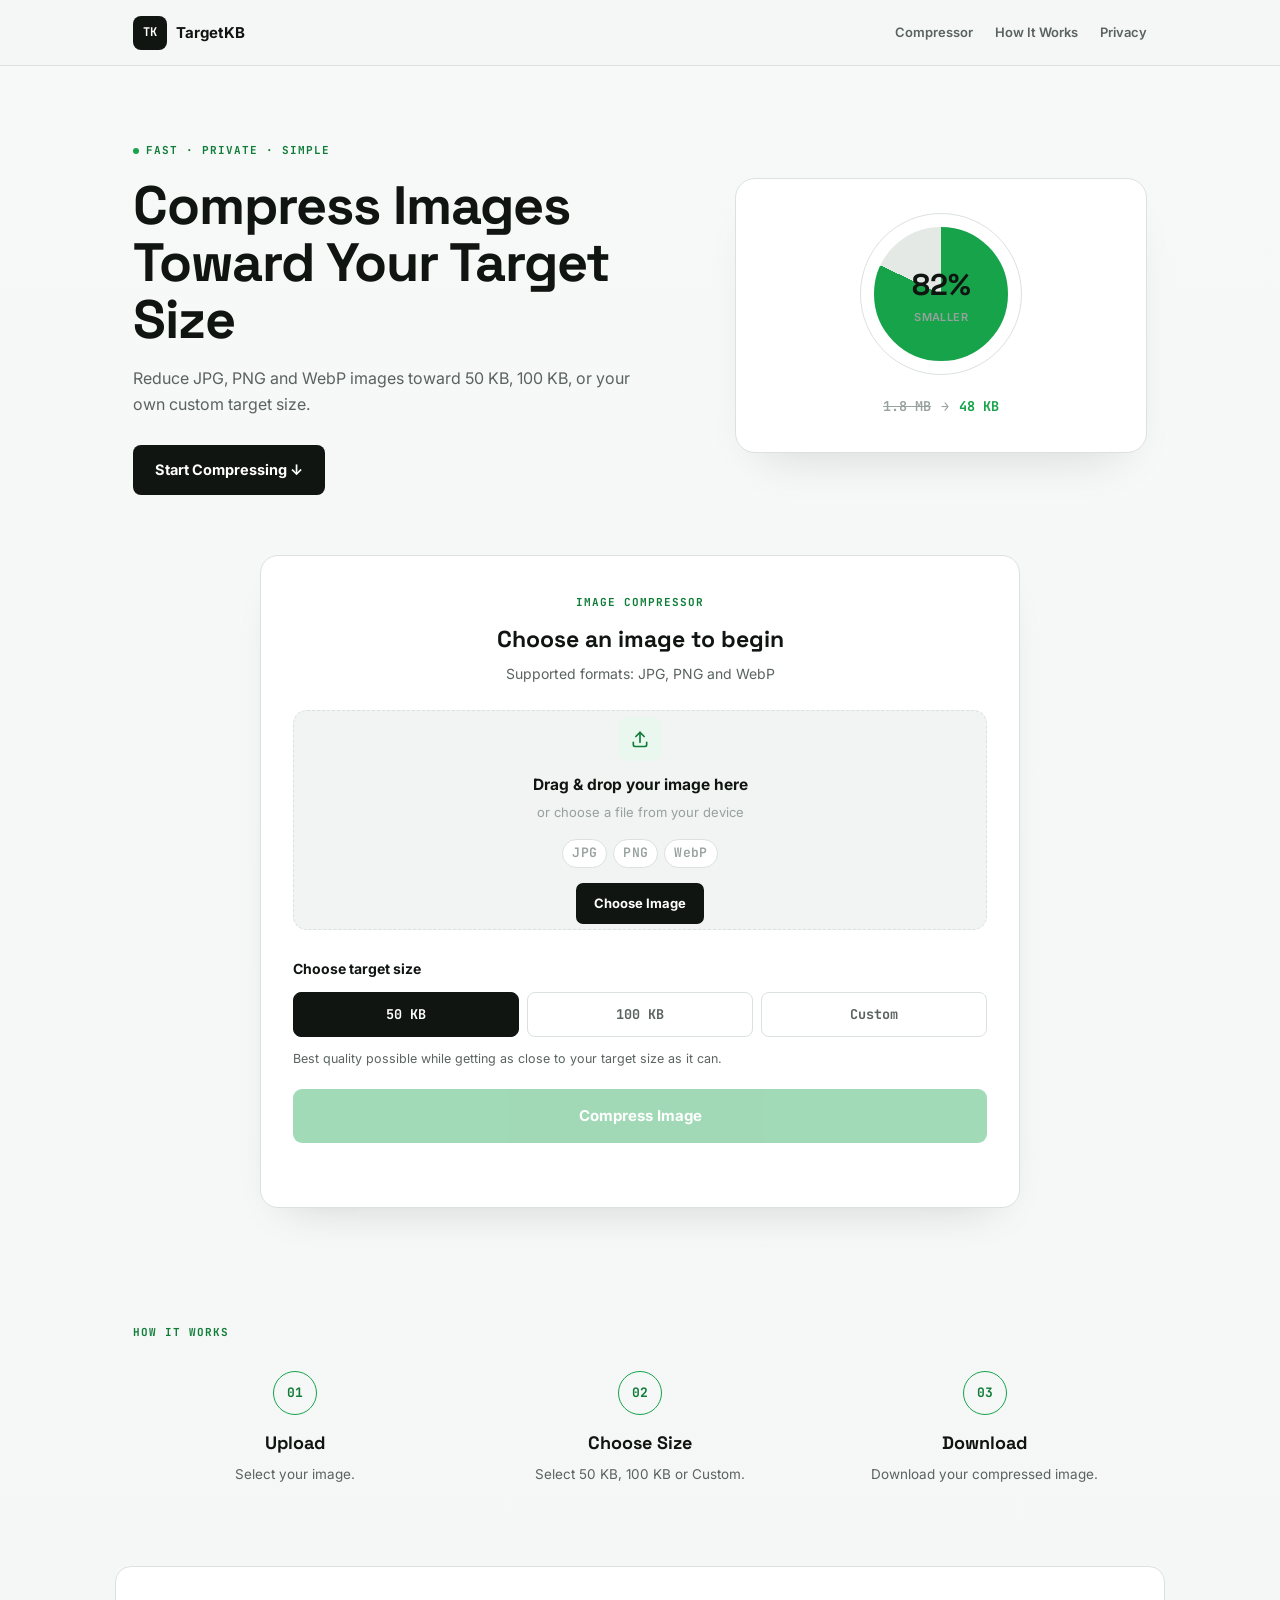
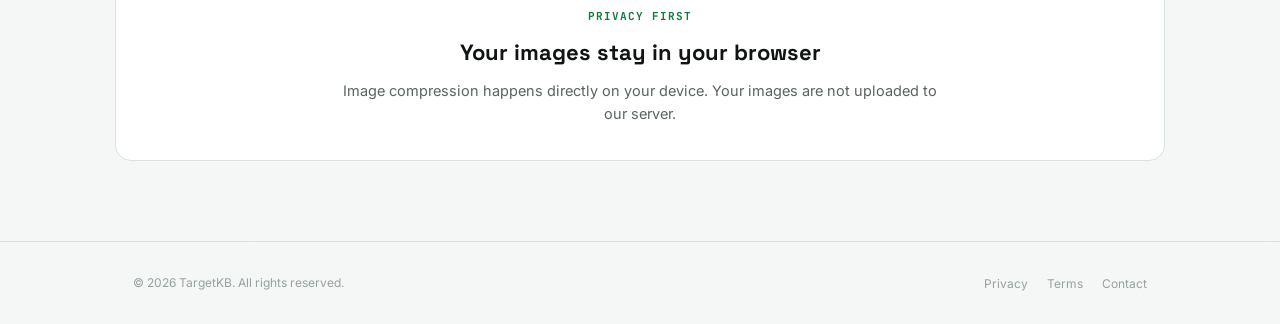
==== index.html @ 01d43979 "Update index.html" ====
<!DOCTYPE html>
<html lang="en">
<head>
  <meta charset="UTF-8">
  <meta name="viewport" content="width=device-width, initial-scale=1.0">

  <title>TargetKB – Image Compressor</title>
  <meta name="description" content="Compress images toward your target file size with TargetKB.">

  <link rel="preconnect" href="https://fonts.googleapis.com">
  <link rel="preconnect" href="https://fonts.gstatic.com" crossorigin>
  <link href="https://fonts.googleapis.com/css2?family=Space+Grotesk:wght@500;700&family=Inter:wght@400;500;600;700&family=JetBrains+Mono:wght@500;600;700&display=swap" rel="stylesheet">

  <link rel="stylesheet" href="style.css">
</head>

<body>

<header class="site-header">
  <div class="container header-inner">
    <a href="#" class="brand">
      <span class="brand-mark">TK</span>
      <span>TargetKB</span>
    </a>

    <nav>
      <a href="#compressor">Compressor</a>
      <a href="#how-it-works">How It Works</a>
      <a href="#privacy">Privacy</a>
    </nav>
  </div>
</header>

<main>

<section class="hero-section">
  <div class="container hero-content">

    <div class="hero-copy">
      <p class="eyebrow">FAST · PRIVATE · SIMPLE</p>

      <h1>Compress Images Toward Your Target Size</h1>

      <p class="hero-text">
        Reduce JPG, PNG and WebP images toward 50 KB, 100 KB,
        or your own custom target size.
      </p>

      <a href="#compressor" class="hero-button">
        Start Compressing ↓
      </a>
    </div>

    <div class="hero-card">
      <div class="gauge">
        <strong>82%</strong>
        <span>smaller</span>
      </div>

      <div class="size-example">
        <span>1.8 MB</span>
        <b>→</b>
        <strong>48 KB</strong>
      </div>
    </div>

  </div>
</section>


<section id="compressor" class="compressor-section">

  <div class="container">

    <div class="tool-card">

      <div class="tool-heading">
        <p class="section-label">IMAGE COMPRESSOR</p>
        <h2>Choose an image to begin</h2>
        <p>Supported formats: JPG, PNG and WebP</p>
      </div>


      <!-- UPLOAD AREA -->

      <label class="upload-box" id="uploadBox" for="imageInput">

        <div id="uploadInitial">

          <div class="upload-icon">
            <svg viewBox="0 0 24 24" fill="none" stroke="currentColor" stroke-width="2" stroke-linecap="round" stroke-linejoin="round">
              <path d="M12 16V4" />
              <path d="m7 9 5-5 5 5" />
              <path d="M4 16v3a2 2 0 0 0 2 2h12a2 2 0 0 0 2-2v-3" />
            </svg>
          </div>

          <strong>Drag & drop your image here</strong>

          <span>or choose a file from your device</span>

          <div class="format-badges">
            <span>JPG</span>
            <span>PNG</span>
            <span>WebP</span>
          </div>

          <span class="choose-button">Choose Image</span>

        </div>


        <!-- SELECTED IMAGE -->

        <div id="uploadSelected" class="upload-selected hidden">

          <div class="selected-row">

            <div class="thumbnail-wrapper">
              <img id="selectedPreview" alt="Selected image preview">
            </div>

            <div class="selected-meta">

              <div class="selected-status">
                <span class="success-icon">
                  <svg viewBox="0 0 24 24" fill="none" stroke="currentColor" stroke-width="2.5" stroke-linecap="round" stroke-linejoin="round">
                    <path d="M20 6 9 17l-5-5" />
                  </svg>
                </span>
                <strong>Image Ready</strong>
              </div>

              <p id="selectedInfo">
                Original size: 0 KB
              </p>

            </div>

          </div>

          <button
            type="button"
            id="changeImageButton"
            class="change-button"
          >
            Change Image
          </button>

        </div>


        <input
          id="imageInput"
          type="file"
          accept="image/jpeg,image/png,image/webp"
          hidden
        >

      </label>


      <!-- TARGET SIZE -->

      <div class="options-section">

        <h3>Choose target size</h3>

        <div class="target-buttons">

          <button
            type="button"
            class="target-button active"
            data-target="51200"
          >
            50 KB
          </button>

          <button
            type="button"
            class="target-button"
            data-target="102400"
          >
            100 KB
          </button>

          <button
            type="button"
            class="target-button"
            data-target="custom"
          >
            Custom
          </button>

        </div>


        <!-- CUSTOM INPUT -->

        <div id="customBox" class="custom-box hidden">

          <label for="customSize">
            Enter target size
          </label>

          <div class="custom-input-row">

            <input
              id="customSize"
              type="number"
              min="10"
              max="50000"
              placeholder="75"
              inputmode="numeric"
            >

            <span>KB</span>

          </div>

          <small>
            Example: 75 KB, 150 KB, 250 KB or 500 KB
          </small>

        </div>

        <p class="quality-note">
          Best quality possible while getting as close to your target size as it can.
        </p>

      </div>


      <button
        id="compressButton"
        class="compress-button"
        type="button"
        disabled
      >
        Compress Image
      </button>

      <p id="statusMessage" class="status-message"></p>

    </div>


    <!-- RESULT -->

    <section id="resultSection" class="result-section hidden">

      <div class="result-heading">
        <p class="section-label">COMPRESSION RESULT</p>
        <h2>Before & After</h2>
      </div>

      <div class="comparison-grid">

        <article class="preview-card">

          <h3>Original Image</h3>

          <div class="image-preview">
            <img id="originalPreview" alt="Original image">
          </div>

          <p id="originalInfo"></p>

        </article>


        <article class="preview-card">

          <h3>Compressed Image</h3>

          <div class="image-preview">
            <img id="compressedPreview" alt="Compressed image">
          </div>

          <p id="compressedInfo"></p>

        </article>

      </div>


      <div class="result-summary">

        <p>
          Size saved:
          <strong id="savedPercentage">0%</strong>
        </p>

        <p id="qualityMessage"></p>

      </div>


      <a
        id="downloadButton"
        class="download-button"
        href="#"
        download="targetkb-compressed.jpg"
      >
        Download Compressed Image
      </a>

    </section>

  </div>

</section>


<section id="how-it-works" class="info-section">

  <div class="container">

    <p class="section-label center">
      HOW IT WORKS
    </p>

    <div class="info-grid">

      <article>
        <span>01</span>
        <h2>Upload</h2>
        <p>Select your image.</p>
      </article>

      <article>
        <span>02</span>
        <h2>Choose Size</h2>
        <p>Select 50 KB, 100 KB or Custom.</p>
      </article>

      <article>
        <span>03</span>
        <h2>Download</h2>
        <p>Download your compressed image.</p>
      </article>

    </div>

  </div>

</section>


<section id="privacy" class="privacy-section">

  <div class="container privacy-box">

    <p class="section-label">PRIVACY FIRST</p>

    <h2>Your images stay in your browser</h2>

    <p>
      Image compression happens directly on your device.
      Your images are not uploaded to our server.
    </p>

  </div>

</section>

</main>


<footer>
  <div class="container footer-inner">

    <p>© 2026 TargetKB. All rights reserved.</p>

    <div>
      <a href="#privacy">Privacy</a>
      <a href="#">Terms</a>
      <a href="#">Contact</a>
    </div>

  </div>
</footer>


<script src="script.js?v=4"></script>

</body>
</html>
---- style.css ----
:root {
  --bg: #f5f7f6;
  --card: #ffffff;
  --ink: #101512;
  --soft: #5a6360;
  --faint: #97a19d;
  --border: #dbe1de;
  --accent: #16a34a;
  --accent-dark: #0f7c38;
  --accent-soft: #e9f7ef;
  --success: #16a34a;
  --error: #c23b3b;
}

* {
  box-sizing: border-box;
  margin: 0;
  padding: 0;
}

html {
  scroll-behavior: smooth;
}

body {
  font-family: "Inter", Arial, sans-serif;
  background: linear-gradient(#f7f9f8, #f5f7f6);
  color: var(--ink);
  line-height: 1.6;
}

button,
input {
  font: inherit;
}

.container {
  width: 100%;
  max-width: 1050px;
  margin: auto;
  padding: 0 18px;
}


/* HEADER */

.site-header {
  position: sticky;
  top: 0;
  z-index: 10;
  background: rgba(245,247,246,.92);
  backdrop-filter: blur(10px);
  border-bottom: 1px solid var(--border);
}

.header-inner {
  min-height: 65px;
  display: flex;
  align-items: center;
  justify-content: space-between;
}

.brand {
  display: flex;
  align-items: center;
  gap: 9px;
  text-decoration: none;
  color: var(--ink);
  font-weight: 700;
  font-size: 15px;
}

.brand-mark {
  width: 34px;
  height: 34px;
  display: grid;
  place-items: center;
  background: var(--ink);
  color: white;
  border-radius: 8px;
  font-family: "JetBrains Mono", monospace;
  font-size: 12px;
}

nav {
  display: flex;
  gap: 22px;
}

nav a {
  color: var(--soft);
  text-decoration: none;
  font-size: 13px;
  font-weight: 600;
  transition: color .2s ease;
}

nav a:hover {
  color: var(--accent-dark);
}


/* HERO */

.hero-section {
  padding: 70px 0 60px;
}

.hero-content {
  display: grid;
  grid-template-columns: 1.15fr .85fr;
  align-items: center;
  gap: 45px;
}

.eyebrow,
.section-label {
  display: inline-flex;
  align-items: center;
  gap: 7px;
  color: var(--accent-dark);
  font-family: "JetBrains Mono", monospace;
  font-size: 11px;
  font-weight: 700;
  letter-spacing: 1px;
}

.eyebrow::before {
  content: "";
  width: 6px;
  height: 6px;
  border-radius: 50%;
  background: var(--accent);
}

.hero-copy h1 {
  margin-top: 15px;
  font-family: "Space Grotesk", "Inter", sans-serif;
  font-weight: 700;
  font-size: clamp(34px, 5.6vw, 54px);
  line-height: 1.06;
  letter-spacing: -1px;
}

.hero-text {
  max-width: 520px;
  margin-top: 18px;
  color: var(--soft);
  font-size: 16px;
}

.hero-button {
  display: inline-block;
  margin-top: 28px;
  padding: 13px 22px;
  background: var(--ink);
  color: white;
  border-radius: 8px;
  text-decoration: none;
  font-weight: 700;
  font-size: 14.5px;
  transition: transform .2s ease, background .2s ease;
}

.hero-button:hover {
  background: var(--accent-dark);
  transform: translateY(-2px);
}

.hero-card {
  padding: 35px 20px;
  background: white;
  border: 1px solid var(--border);
  border-radius: 20px;
  text-align: center;
  box-shadow: 0 24px 48px -28px rgba(16, 21, 18, .18);
}

.gauge {
  width: 160px;
  height: 160px;
  margin: auto;
  border-radius: 50%;
  display: flex;
  flex-direction: column;
  justify-content: center;
  background: conic-gradient(var(--accent) 82%, #e5e9e6 0);
  border: 13px solid white;
  outline: 1px solid var(--border);
}

.gauge strong {
  font-family: "Space Grotesk", sans-serif;
  font-size: 30px;
  font-weight: 700;
}

.gauge span {
  color: var(--faint);
  font-size: 11px;
  font-weight: 600;
  letter-spacing: .4px;
  text-transform: uppercase;
}

.size-example {
  margin-top: 22px;
  display: flex;
  align-items: center;
  justify-content: center;
  gap: 10px;
  font-family: "JetBrains Mono", monospace;
  font-size: 13.5px;
  font-weight: 600;
}

.size-example span {
  color: var(--faint);
  text-decoration: line-through;
}

.size-example b {
  color: var(--faint);
  font-weight: 500;
}

.size-example strong {
  color: var(--success);
}


/* TOOL */

.compressor-section {
  padding-bottom: 70px;
}

.tool-card {
  max-width: 760px;
  margin: auto;
  padding: 32px;
  background: var(--card);
  border: 1px solid var(--border);
  border-radius: 18px;
  box-shadow: 0 20px 44px -28px rgba(16, 21, 18, .22);
}

.tool-heading {
  text-align: center;
  margin-bottom: 25px;
}

.tool-heading h2 {
  font-family: "Space Grotesk", sans-serif;
  font-size: 23px;
  font-weight: 700;
  margin-top: 8px;
}

.tool-heading p:last-child {
  color: var(--soft);
  font-size: 14px;
  margin-top: 5px;
}


/* UPLOAD */

.upload-box {
  min-height: 220px;
  display: flex;
  align-items: center;
  justify-content: center;
  text-align: center;
  border: 1.5px dashed var(--border);
  border-radius: 14px;
  background: #f1f4f2;
  cursor: pointer;
  transition: border-color .2s ease, background .2s ease, transform .2s ease, box-shadow .2s ease;
}

.upload-box:hover {
  border-color: var(--accent);
  background: var(--accent-soft);
  transform: translateY(-2px);
  box-shadow: 0 12px 28px -20px rgba(16, 21, 18, .25);
}

.upload-box.drag-active {
  border-color: var(--accent);
  background: var(--accent-soft);
  border-style: solid;
  transform: scale(1.015);
  box-shadow: 0 0 0 4px rgba(22, 163, 74, .12);
}

#uploadInitial {
  display: flex;
  flex-direction: column;
  align-items: center;
}

.upload-icon,
.success-icon {
  width: 44px;
  height: 44px;
  display: grid;
  place-items: center;
  margin-bottom: 12px;
  border-radius: 11px;
  background: var(--accent-soft);
  color: var(--accent-dark);
  transition: transform .25s ease, background .25s ease;
}

.upload-icon svg {
  width: 20px;
  height: 20px;
  transition: transform .25s ease;
}

.success-icon svg {
  width: 20px;
  height: 20px;
}

.success-icon {
  width: 26px;
  height: 26px;
  display: grid;
  place-items: center;
  border-radius: 50%;
  background: var(--accent-soft);
  color: var(--success);
  flex-shrink: 0;
  animation: pop-in .35s cubic-bezier(.34, 1.56, .64, 1);
}

.success-icon svg {
  width: 14px;
  height: 14px;
}

@keyframes pop-in {
  0% { transform: scale(0.4); opacity: 0; }
  60% { transform: scale(1.08); opacity: 1; }
  100% { transform: scale(1); }
}

.thumbnail-wrapper {
  width: 76px;
  height: 76px;
  flex-shrink: 0;
  overflow: hidden;
  border-radius: 12px;
  background: white;
  border: 1px solid var(--border);
  box-shadow: 0 6px 16px -10px rgba(16, 21, 18, .3);
}

.thumbnail-wrapper img {
  width: 100%;
  height: 100%;
  object-fit: cover;
}

.upload-box:hover .upload-icon,
.upload-box.drag-active .upload-icon {
  transform: translateY(-3px);
}

.upload-box.drag-active .upload-icon svg {
  transform: scale(1.12);
}

.format-badges {
  display: flex;
  gap: 6px;
  margin-top: 12px;
}

.format-badges span {
  padding: 3px 9px;
  border: 1px solid var(--border);
  border-radius: 20px;
  background: white;
  color: var(--faint);
  font-family: "JetBrains Mono", monospace;
  font-size: 10.5px;
  font-weight: 600;
  letter-spacing: .3px;
}

#uploadInitial strong {
  font-size: 15.5px;
  font-weight: 700;
}

#uploadInitial span:not(.choose-button) {
  display: block;
  margin-top: 4px;
  color: var(--faint);
  font-size: 13px;
}

.choose-button,
.change-button {
  margin-top: 15px;
  padding: 10px 18px;
  border: 0;
  border-radius: 7px;
  background: var(--ink);
  color: white;
  font-weight: 700;
  font-size: 13px;
  cursor: pointer;
  transition: background .2s ease, transform .2s ease;
}

.choose-button:hover,
.change-button:hover {
  background: var(--accent-dark);
  transform: translateY(-1px);
}

.upload-selected {
  width: 100%;
  max-width: 420px;
  margin: 0 auto;
  display: flex;
  flex-direction: column;
  align-items: stretch;
  animation: fade-up .3s ease;
}

@keyframes fade-up {
  0% { opacity: 0; transform: translateY(6px); }
  100% { opacity: 1; transform: translateY(0); }
}

.selected-row {
  display: flex;
  align-items: center;
  gap: 16px;
  text-align: left;
}

.selected-status {
  display: flex;
  align-items: center;
  gap: 8px;
}

.selected-status strong {
  font-size: 15px;
  font-weight: 700;
}

.selected-meta {
  flex: 1;
  min-width: 0;
}

.selected-meta p {
  margin-top: 5px;
  color: var(--soft);
  font-family: "JetBrains Mono", monospace;
  font-size: 12.5px;
}

.upload-selected .change-button {
  align-self: center;
  margin-top: 18px;
}

.upload-box.is-busy {
  pointer-events: none;
  opacity: .65;
}

.target-buttons.is-busy,
.options-section.is-busy {
  pointer-events: none;
  opacity: .65;
}

.hidden {
  display: none !important;
}


/* TARGET */

.options-section {
  margin-top: 28px;
}

.options-section h3 {
  margin-bottom: 11px;
  font-size: 14px;
  font-weight: 700;
}

.target-buttons {
  display: grid;
  grid-template-columns: repeat(3, 1fr);
  gap: 8px;
}

.target-button {
  min-height: 45px;
  border: 1px solid var(--border);
  border-radius: 8px;
  background: white;
  cursor: pointer;
  font-family: "JetBrains Mono", monospace;
  font-weight: 700;
  font-size: 13.5px;
  color: var(--soft);
  transition: border-color .2s ease, color .2s ease, background .2s ease;
}

.target-button.active {
  background: var(--ink);
  color: white;
  border-color: var(--ink);
}

.target-button:hover {
  border-color: var(--accent);
  color: var(--accent-dark);
}

.target-button.active:hover {
  color: white;
}


/* CUSTOM */

.custom-box {
  margin-top: 14px;
  padding: 16px;
  border: 1px solid var(--border);
  border-radius: 10px;
  background: #f6f8f7;
}

.custom-box label {
  display: block;
  margin-bottom: 7px;
  font-weight: 700;
  font-size: 13px;
}

.custom-input-row {
  display: flex;
  align-items: center;
  gap: 8px;
}

.custom-input-row input {
  width: 130px;
  padding: 11px;
  border: 1px solid var(--border);
  border-radius: 7px;
  outline: none;
  background: white;
  font-family: "JetBrains Mono", monospace;
  font-weight: 600;
}

.custom-input-row input:focus {
  border-color: var(--accent);
}

.custom-input-row span {
  font-weight: 700;
  color: var(--soft);
}

.custom-box small {
  display: block;
  margin-top: 7px;
  color: var(--faint);
  font-size: 11px;
}

.quality-note {
  margin-top: 12px;
  color: var(--soft);
  font-size: 12.5px;
}


/* COMPRESS */

.compress-button {
  width: 100%;
  margin-top: 20px;
  padding: 15px;
  border: 0;
  border-radius: 9px;
  background: var(--accent);
  color: white;
  cursor: pointer;
  font-weight: 700;
  font-size: 15px;
  transition: background .2s ease, transform .2s ease;
}

.compress-button:hover:not(:disabled) {
  background: var(--accent-dark);
  transform: translateY(-1px);
}

.compress-button:disabled {
  opacity: .4;
  cursor: not-allowed;
}

.status-message {
  min-height: 22px;
  margin-top: 10px;
  text-align: center;
  font-size: 13px;
}

.status-message.error {
  color: var(--error);
}

.status-message.success {
  color: var(--success);
}


/* RESULT */

.result-section {
  max-width: 1050px;
  margin: 30px auto 0;
  padding: 30px;
  background: white;
  border: 1px solid var(--border);
  border-radius: 18px;
}

.result-heading {
  text-align: center;
  margin-bottom: 25px;
}

.result-heading h2 {
  font-family: "Space Grotesk", sans-serif;
  font-size: 23px;
  font-weight: 700;
  margin-top: 8px;
}

.comparison-grid {
  display: grid;
  grid-template-columns: 1fr 1fr;
  gap: 16px;
}

.preview-card {
  padding: 16px;
  background: #f1f4f2;
  border-radius: 12px;
}

.preview-card h3 {
  margin-bottom: 10px;
  font-size: 12.5px;
  font-weight: 700;
  text-transform: uppercase;
  letter-spacing: .4px;
  color: var(--soft);
}

.image-preview {
  min-height: 220px;
  display: grid;
  place-items: center;
  overflow: hidden;
  background: white;
  border-radius: 8px;
  border: 1px solid var(--border);
}

.image-preview img {
  max-width: 100%;
  max-height: 360px;
  object-fit: contain;
}

.preview-card p {
  margin-top: 10px;
  color: var(--soft);
  font-family: "JetBrains Mono", monospace;
  font-size: 12px;
}

.result-summary {
  margin-top: 18px;
  padding: 17px;
  text-align: center;
  background: var(--accent-soft);
  border-radius: 10px;
}

.result-summary strong {
  color: var(--success);
  font-family: "JetBrains Mono", monospace;
  font-size: 15px;
}

#qualityMessage {
  margin-top: 5px;
  color: var(--soft);
  font-size: 13px;
}

.download-button {
  display: block;
  margin-top: 18px;
  padding: 15px;
  text-align: center;
  text-decoration: none;
  background: var(--ink);
  color: white;
  border-radius: 9px;
  font-weight: 700;
  font-size: 14.5px;
  transition: background .2s ease, transform .2s ease;
}

.download-button:hover {
  background: var(--accent-dark);
  transform: translateY(-1px);
}


/* INFO */

.info-section {
  padding: 40px 0 80px;
}

.center {
  text-align: center;
  margin-bottom: 30px;
  justify-content: center;
}

.info-grid {
  display: grid;
  grid-template-columns: repeat(3,1fr);
  gap: 20px;
}

.info-grid article {
  text-align: center;
}

.info-grid span {
  width: 44px;
  height: 44px;
  margin: auto auto 14px;
  display: grid;
  place-items: center;
  border: 1.5px solid var(--accent);
  border-radius: 50%;
  color: var(--accent-dark);
  font-family: "JetBrains Mono", monospace;
  font-weight: 700;
  font-size: 13px;
}

.info-grid h2 {
  font-family: "Space Grotesk", sans-serif;
  font-size: 18px;
  font-weight: 700;
}

.info-grid p {
  color: var(--soft);
  font-size: 13.5px;
  margin-top: 6px;
}


/* PRIVACY */

.privacy-section {
  padding-bottom: 80px;
}

.privacy-box {
  padding: 35px;
  text-align: center;
  background: white;
  border: 1px solid var(--border);
  border-radius: 16px;
}

.privacy-box h2 {
  font-family: "Space Grotesk", sans-serif;
  font-size: 22px;
  font-weight: 700;
  margin: 8px 0;
}

.privacy-box p:last-child {
  max-width: 620px;
  margin: auto;
  color: var(--soft);
  font-size: 14.5px;
}


/* FOOTER */

footer {
  border-top: 1px solid var(--border);
  padding: 28px 0;
}

.footer-inner {
  display: flex;
  justify-content: space-between;
  align-items: center;
  gap: 15px;
}

.footer-inner p,
.footer-inner a {
  color: var(--faint);
  font-size: 12px;
}

.footer-inner a {
  margin-left: 15px;
  text-decoration: none;
  transition: color .2s ease;
}

.footer-inner a:hover {
  color: var(--accent-dark);
}


/* MOBILE */

@media (max-width: 780px) {

  .hero-content {
    grid-template-columns: 1fr;
    text-align: center;
  }

  .hero-text {
    margin-left: auto;
    margin-right: auto;
  }

  .hero-card {
    max-width: 320px;
    margin: auto;
  }

  .eyebrow {
    justify-content: center;
  }

  nav {
    gap: 10px;
  }

  nav a {
    font-size: 11px;
  }
}


@media (max-width: 600px) {

  .container {
    padding-left: 14px;
    padding-right: 14px;
  }

  .hero-section {
    padding: 45px 0;
  }

  .tool-card {
    padding: 20px 15px;
  }

  .target-buttons {
    grid-template-columns: 1fr;
  }

  .comparison-grid {
    grid-template-columns: 1fr;
  }

  .info-grid {
    grid-template-columns: 1fr;
    gap: 30px;
  }

  .footer-inner {
    flex-direction: column;
    text-align: center;
    gap: 12px;
  }

  .footer-inner a {
    margin-left: 8px;
    margin-right: 8px;
  }
}


/* REDUCED MOTION */

@media (prefers-reduced-motion: reduce) {

  html {
    scroll-behavior: auto;
  }

  .hero-button,
  .compress-button,
  .download-button,
  .choose-button,
  .change-button {
    transition: none;
  }
}
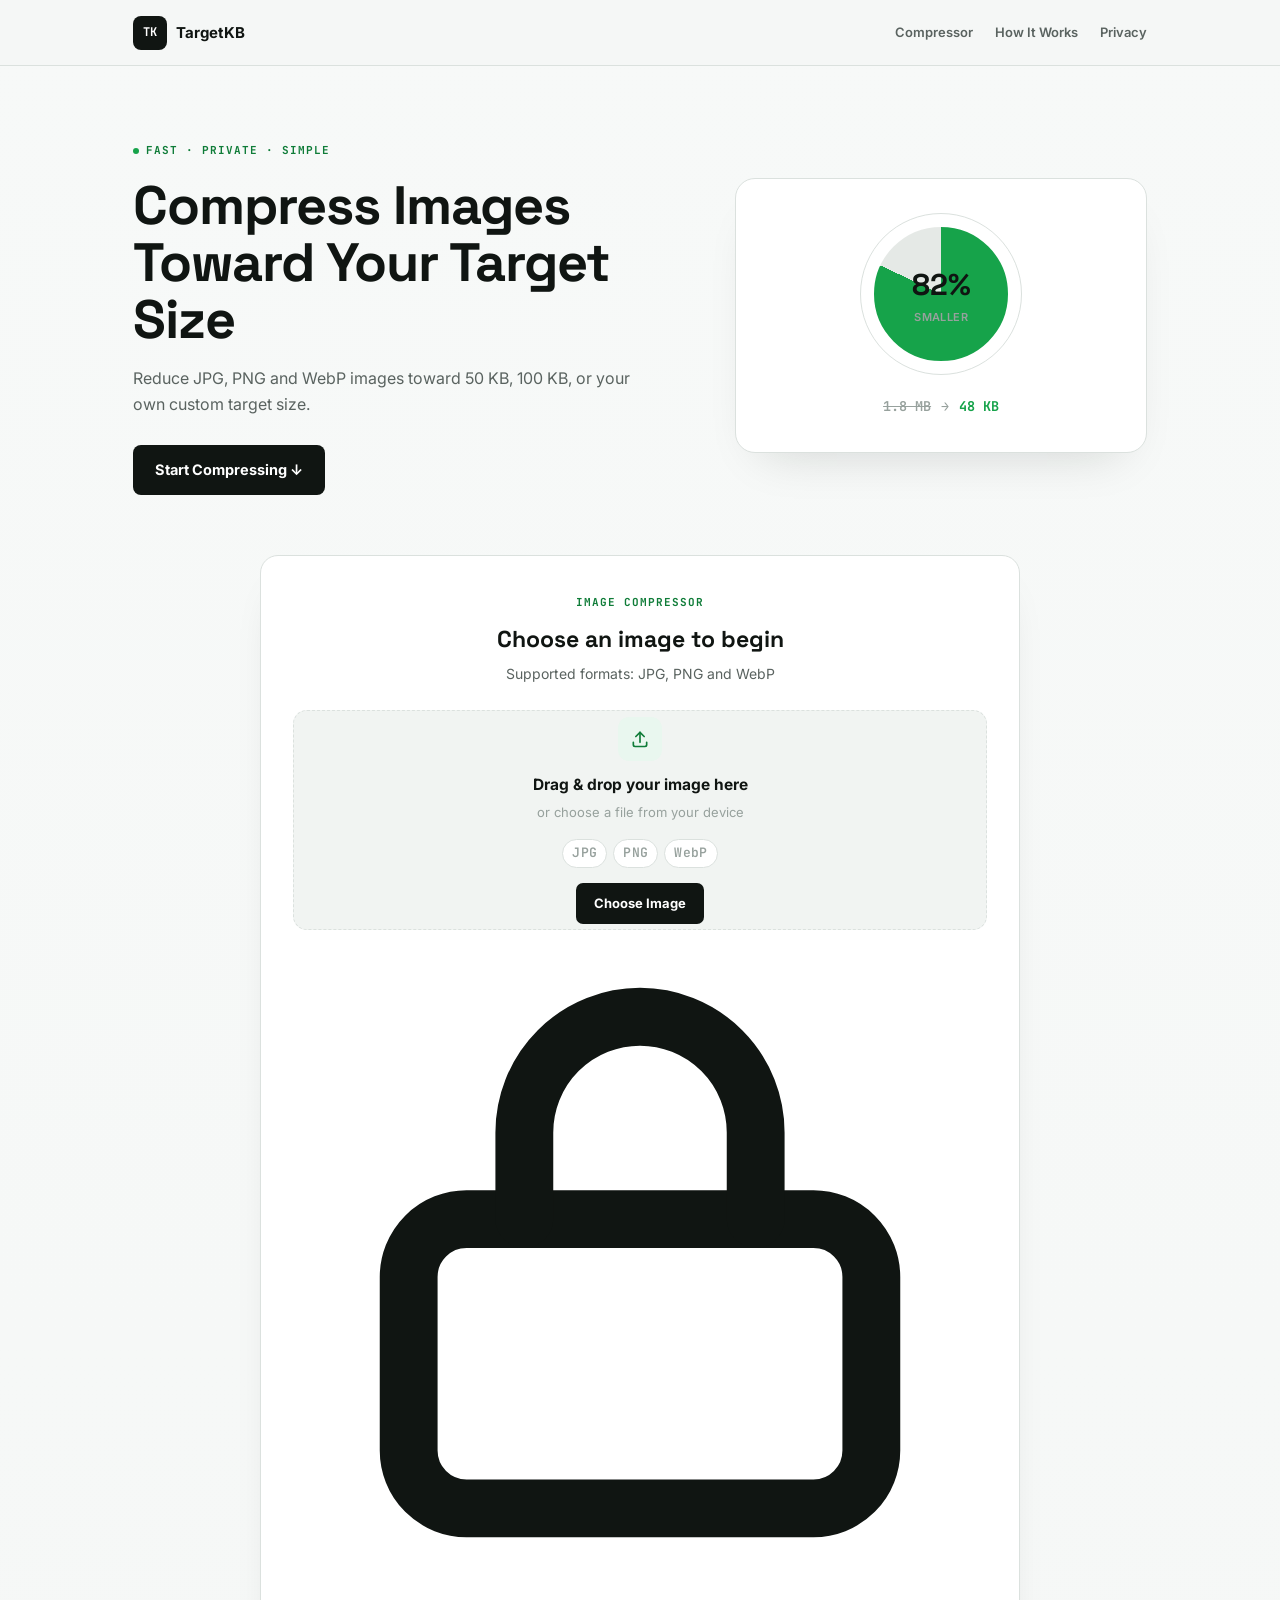
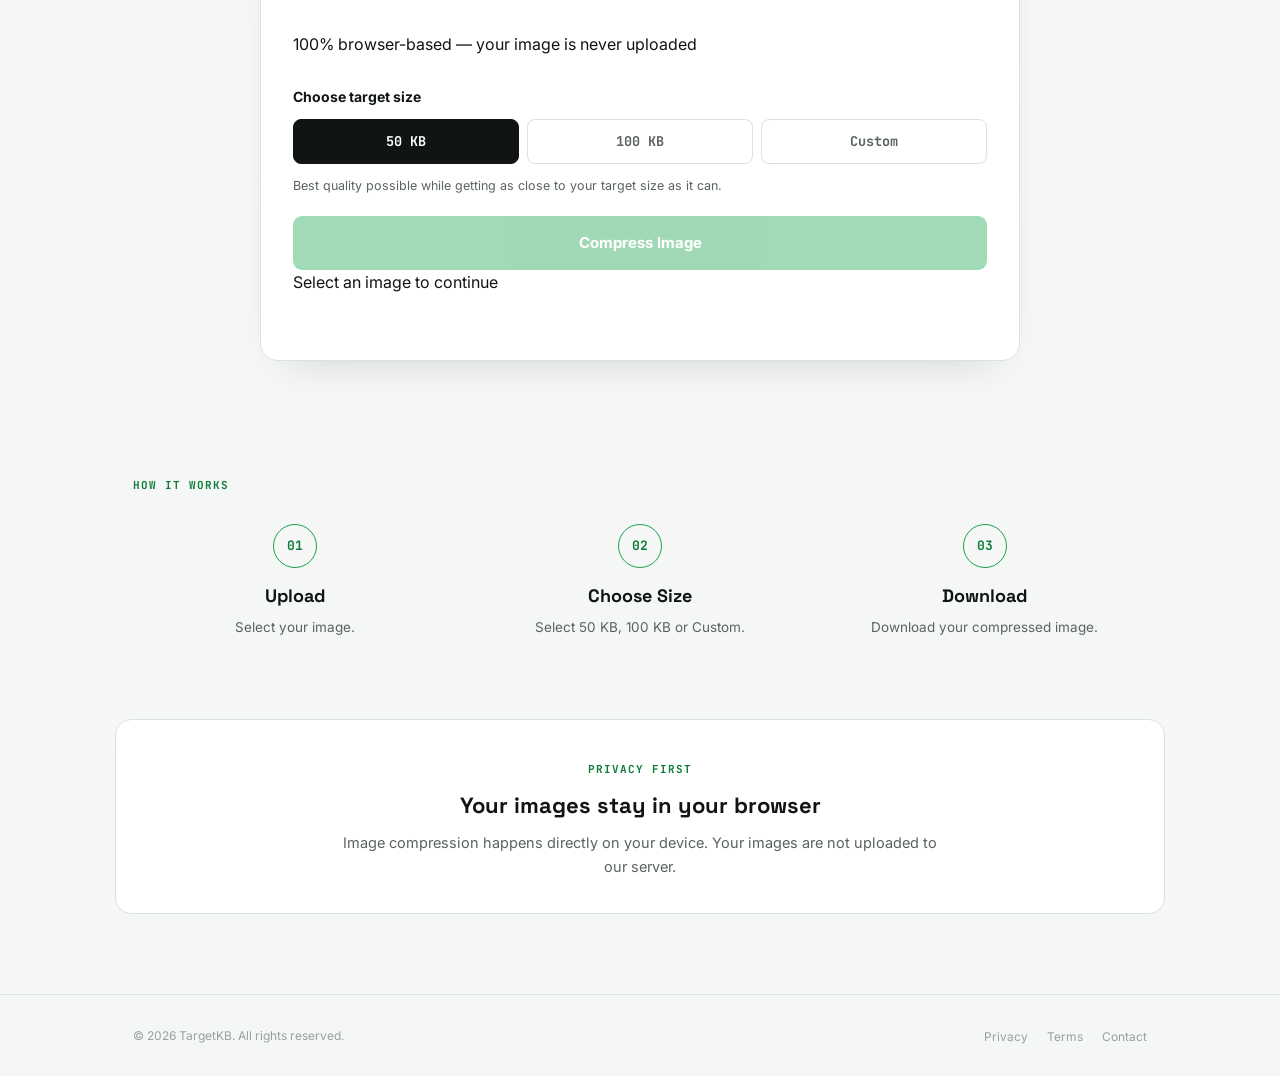
==== commit cdec77cf: "Update index.html" ====
--- a/index.html
+++ b/index.html
@@ -159,6 +159,14 @@
 
       </label>
 
+      <p class="trust-badge">
+        <svg viewBox="0 0 24 24" fill="none" stroke="currentColor" stroke-width="2" stroke-linecap="round" stroke-linejoin="round">
+          <rect x="4" y="10" width="16" height="10" rx="2" />
+          <path d="M8 10V7a4 4 0 0 1 8 0v3" />
+        </svg>
+        100% browser-based — your image is never uploaded
+      </p>
+
 
       <!-- TARGET SIZE -->
 
@@ -240,6 +248,10 @@
         Compress Image
       </button>
 
+      <p id="compressHint" class="compress-hint">
+        Select an image to continue
+      </p>
+
       <p id="statusMessage" class="status-message"></p>
 
     </div>
@@ -285,6 +297,11 @@
 
 
       <div class="result-summary">
+
+        <div class="summary-row">
+          <span>Target</span>
+          <strong id="targetInfo">—</strong>
+        </div>
 
         <p>
           Size saved:
@@ -382,7 +399,7 @@
 </footer>
 
 
-<script src="script.js?v=4"></script>
+<script src="script.js?v=7"></script>
 
 </body>
 </html>
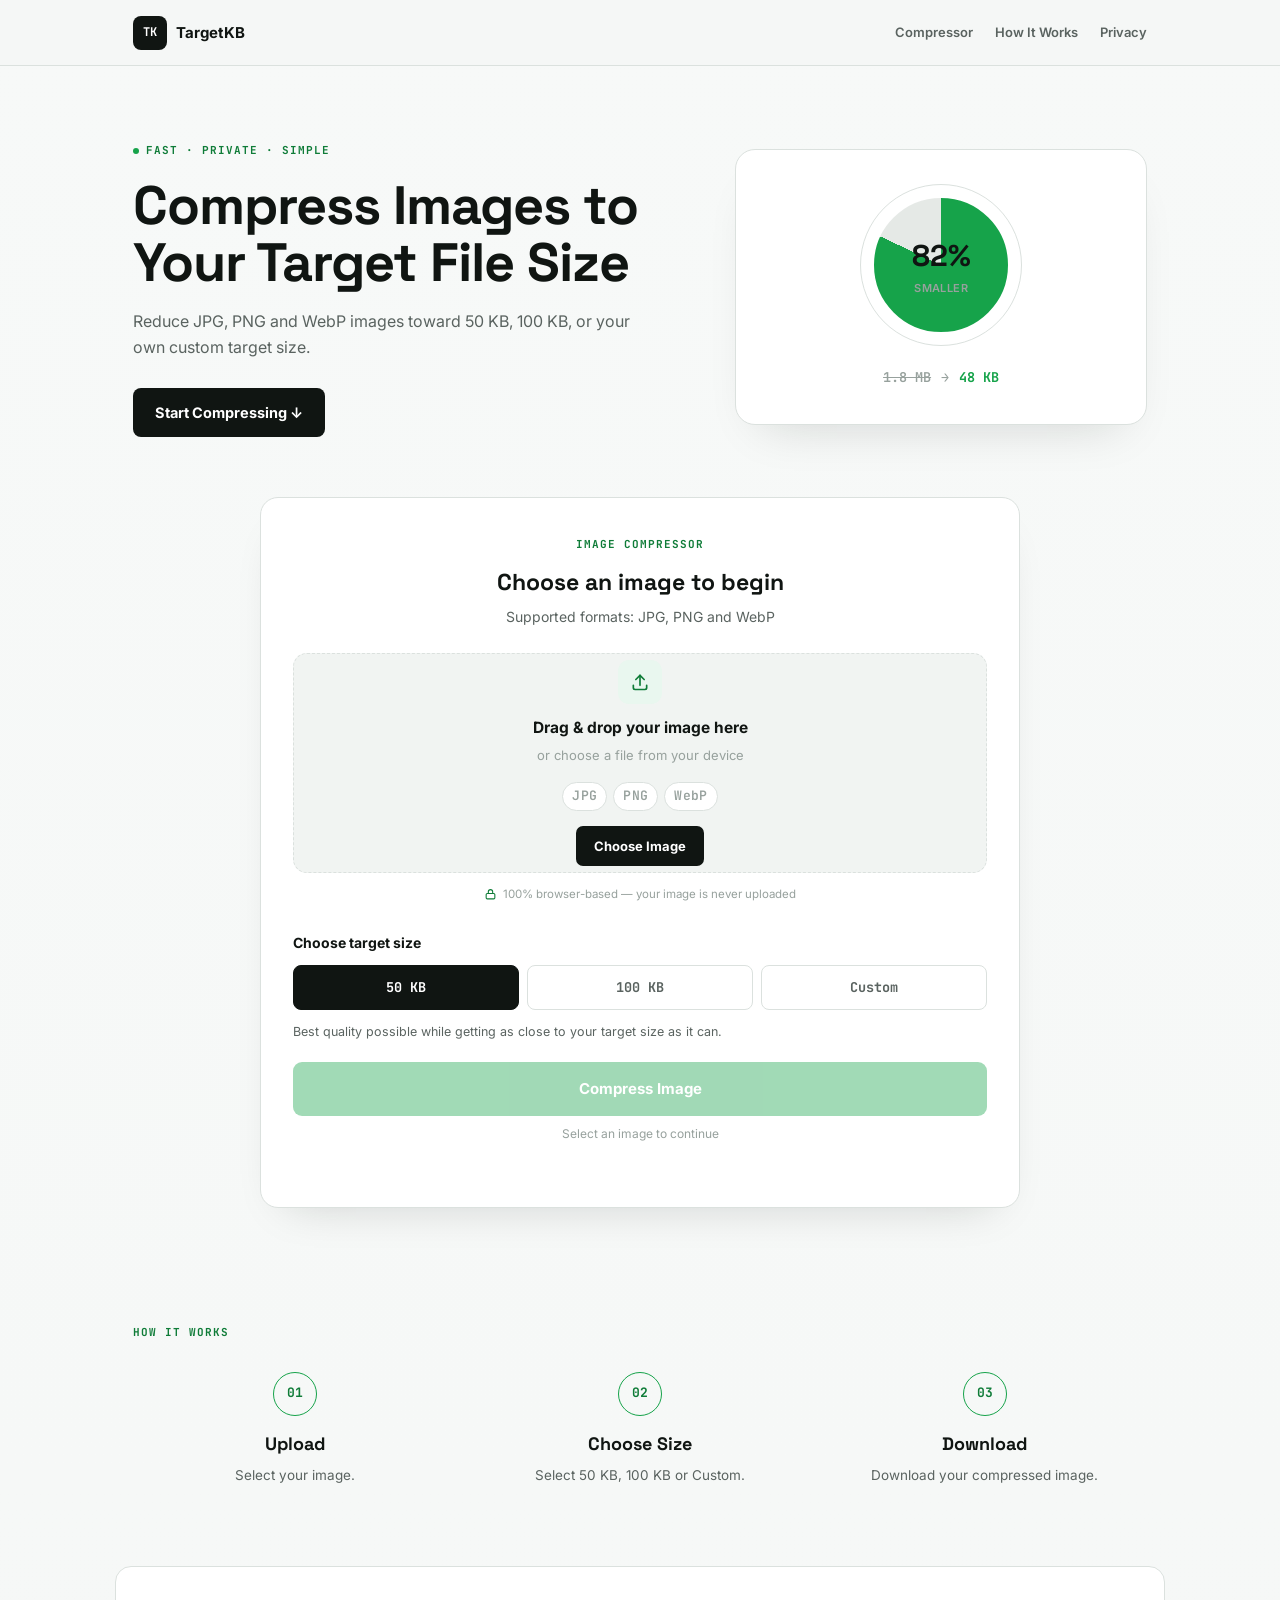
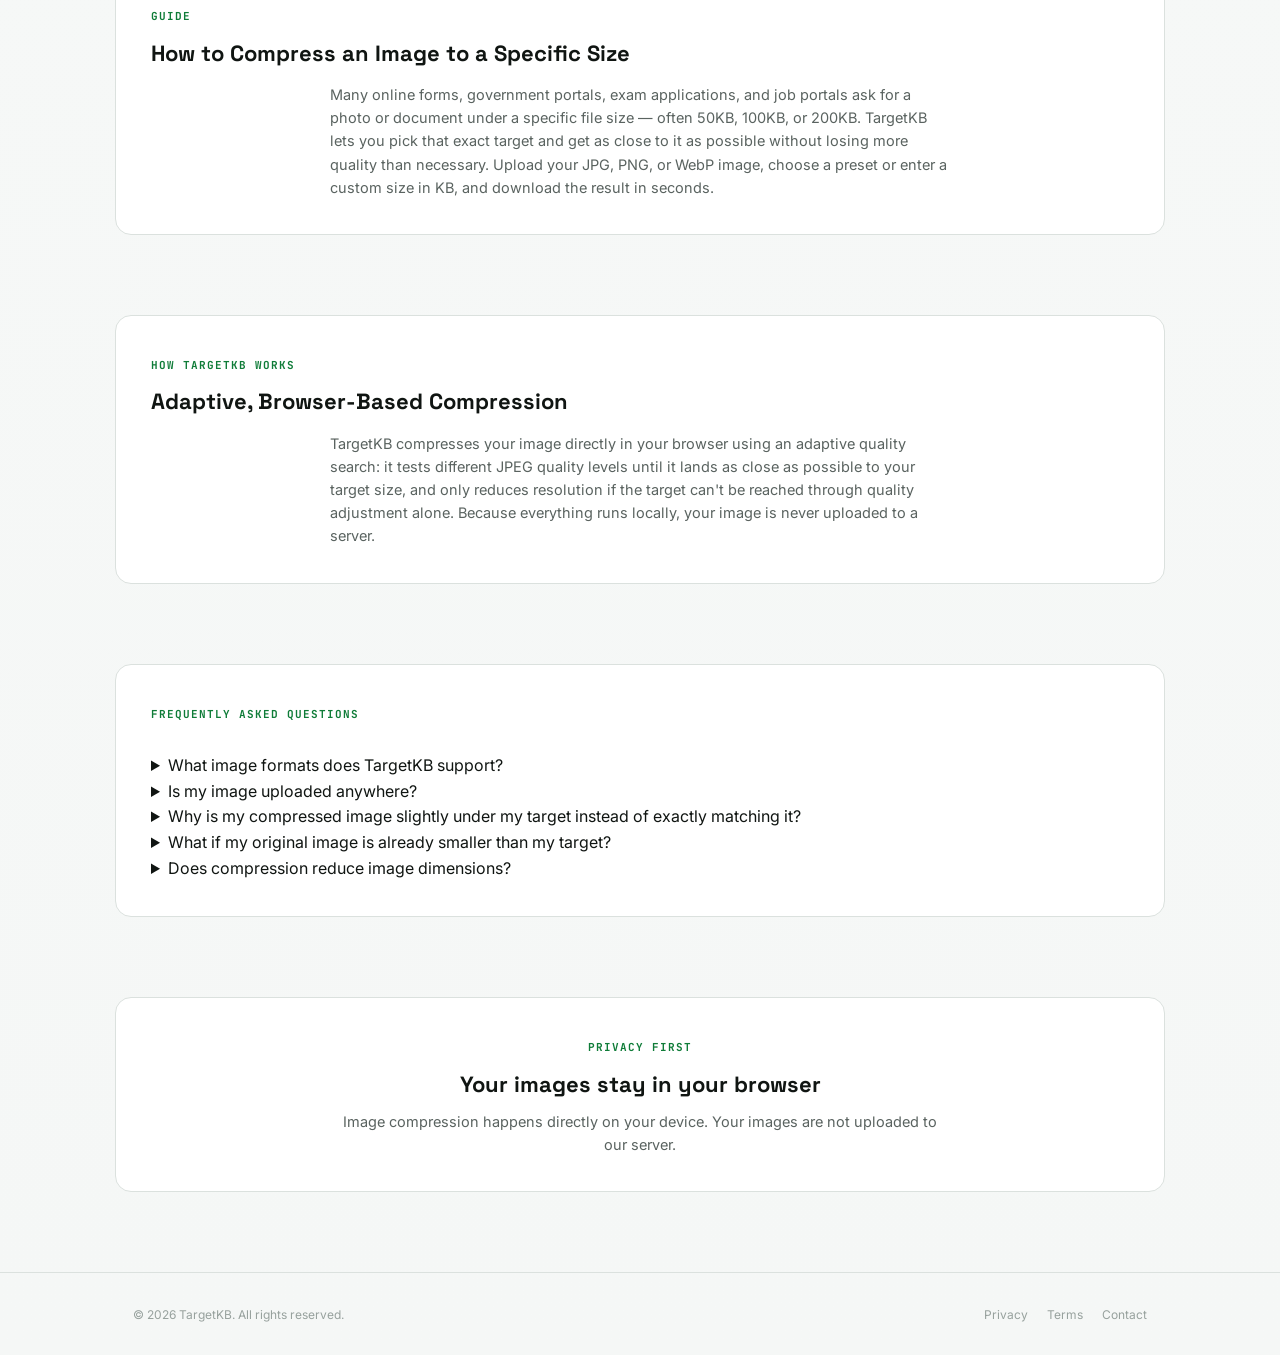
==== commit 208aa493: "Update index.html" ====
--- a/index.html
+++ b/index.html
@@ -4,8 +4,13 @@
   <meta charset="UTF-8">
   <meta name="viewport" content="width=device-width, initial-scale=1.0">
 
-  <title>TargetKB – Image Compressor</title>
-  <meta name="description" content="Compress images toward your target file size with TargetKB.">
+  <title>TargetKB – Compress Images to Your Target File Size</title>
+  <meta
+    name="description"
+    content="Compress images to your target file size with TargetKB. Reduce JPG, PNG and WebP images to 50KB, 100KB, 200KB and custom sizes. Fast, simple and browser-based."
+  >
+
+  <link rel="icon" type="image/svg+xml" href="data:image/svg+xml,%3Csvg xmlns='http://www.w3.org/2000/svg' viewBox='0 0 100 100'%3E%3Crect width='100' height='100' rx='22' fill='%23101512'/%3E%3Ctext x='50' y='67' font-family='monospace' font-size='42' font-weight='700' fill='%2316a34a' text-anchor='middle'%3ETK%3C/text%3E%3C/svg%3E">
 
   <link rel="preconnect" href="https://fonts.googleapis.com">
   <link rel="preconnect" href="https://fonts.gstatic.com" crossorigin>
@@ -39,7 +44,7 @@
     <div class="hero-copy">
       <p class="eyebrow">FAST · PRIVATE · SIMPLE</p>
 
-      <h1>Compress Images Toward Your Target Size</h1>
+      <h1>Compress Images to Your Target File Size</h1>
 
       <p class="hero-text">
         Reduce JPG, PNG and WebP images toward 50 KB, 100 KB,
@@ -83,7 +88,7 @@
 
       <!-- UPLOAD AREA -->
 
-      <label class="upload-box" id="uploadBox" for="imageInput">
+      <div class="upload-box" id="uploadBox">
 
         <div id="uploadInitial">
 
@@ -105,7 +110,7 @@
             <span>WebP</span>
           </div>
 
-          <span class="choose-button">Choose Image</span>
+          <label class="choose-button" for="imageInput">Choose Image</label>
 
         </div>
 
@@ -157,7 +162,7 @@
           hidden
         >
 
-      </label>
+      </div>
 
       <p class="trust-badge">
         <svg viewBox="0 0 24 24" fill="none" stroke="currentColor" stroke-width="2" stroke-linecap="round" stroke-linejoin="round">
@@ -364,6 +369,91 @@
 </section>
 
 
+<section id="guide" class="privacy-section">
+
+  <div class="container privacy-box" style="text-align: left;">
+
+    <p class="section-label">GUIDE</p>
+
+    <h2 style="margin-bottom: 12px;">How to Compress an Image to a Specific Size</h2>
+
+    <p>
+      Many online forms, government portals, exam applications, and job
+      portals ask for a photo or document under a specific file size —
+      often 50KB, 100KB, or 200KB. TargetKB lets you pick that exact
+      target and get as close to it as possible without losing more
+      quality than necessary. Upload your JPG, PNG, or WebP image,
+      choose a preset or enter a custom size in KB, and download the
+      result in seconds.
+    </p>
+
+  </div>
+
+</section>
+
+
+<section id="how-targetkb-works" class="privacy-section">
+
+  <div class="container privacy-box" style="text-align: left;">
+
+    <p class="section-label">HOW TARGETKB WORKS</p>
+
+    <h2 style="margin-bottom: 12px;">Adaptive, Browser-Based Compression</h2>
+
+    <p>
+      TargetKB compresses your image directly in your browser using an
+      adaptive quality search: it tests different JPEG quality levels
+      until it lands as close as possible to your target size, and only
+      reduces resolution if the target can't be reached through quality
+      adjustment alone. Because everything runs locally, your image is
+      never uploaded to a server.
+    </p>
+
+  </div>
+
+</section>
+
+
+<section id="faq" class="privacy-section">
+
+  <div class="container privacy-box" style="text-align: left;">
+
+    <p class="section-label center" style="justify-content: flex-start;">FREQUENTLY ASKED QUESTIONS</p>
+
+    <div class="faq-list">
+
+      <details>
+        <summary>What image formats does TargetKB support?</summary>
+        <p>JPG, PNG, and WebP as input. The compressed output is saved as JPEG, since JPEG compresses more predictably to a target size.</p>
+      </details>
+
+      <details>
+        <summary>Is my image uploaded anywhere?</summary>
+        <p>No. Compression runs entirely in your browser using the Canvas API — your image is never sent to a server.</p>
+      </details>
+
+      <details>
+        <summary>Why is my compressed image slightly under my target instead of exactly matching it?</summary>
+        <p>JPEG quality doesn't map perfectly to file size. TargetKB searches for the closest possible match without going over your target.</p>
+      </details>
+
+      <details>
+        <summary>What if my original image is already smaller than my target?</summary>
+        <p>TargetKB keeps it unchanged instead of recompressing it, so you don't lose quality for no reason.</p>
+      </details>
+
+      <details>
+        <summary>Does compression reduce image dimensions?</summary>
+        <p>Only if quality reduction alone can't reach the target size. Otherwise, the original dimensions are kept.</p>
+      </details>
+
+    </div>
+
+  </div>
+
+</section>
+
+
 <section id="privacy" class="privacy-section">
 
   <div class="container privacy-box">
@@ -399,7 +489,7 @@
 </footer>
 
 
-<script src="script.js?v=7"></script>
+<script src="script.js?v=10"></script>
 
 </body>
 </html>
--- a/style.css
+++ b/style.css
@@ -634,6 +634,34 @@
   color: var(--success);
 }
 
+.compress-hint {
+  margin-top: 8px;
+  text-align: center;
+  color: var(--faint);
+  font-size: 12px;
+}
+
+.compress-hint.hidden {
+  display: none;
+}
+
+.trust-badge {
+  display: flex;
+  align-items: center;
+  justify-content: center;
+  gap: 6px;
+  margin-top: 12px;
+  color: var(--faint);
+  font-size: 11.5px;
+}
+
+.trust-badge svg {
+  width: 13px;
+  height: 13px;
+  flex-shrink: 0;
+  color: var(--accent-dark);
+}
+
 
 /* RESULT */
 
@@ -708,6 +736,26 @@
   text-align: center;
   background: var(--accent-soft);
   border-radius: 10px;
+}
+
+.summary-row {
+  display: flex;
+  align-items: center;
+  justify-content: center;
+  gap: 8px;
+  margin-bottom: 10px;
+  padding-bottom: 10px;
+  border-bottom: 1px solid rgba(22, 163, 74, .18);
+  font-size: 13px;
+}
+
+.summary-row span {
+  color: var(--soft);
+}
+
+.summary-row strong {
+  font-family: "JetBrains Mono", monospace;
+  color: var(--ink);
 }
 
 .result-summary strong {
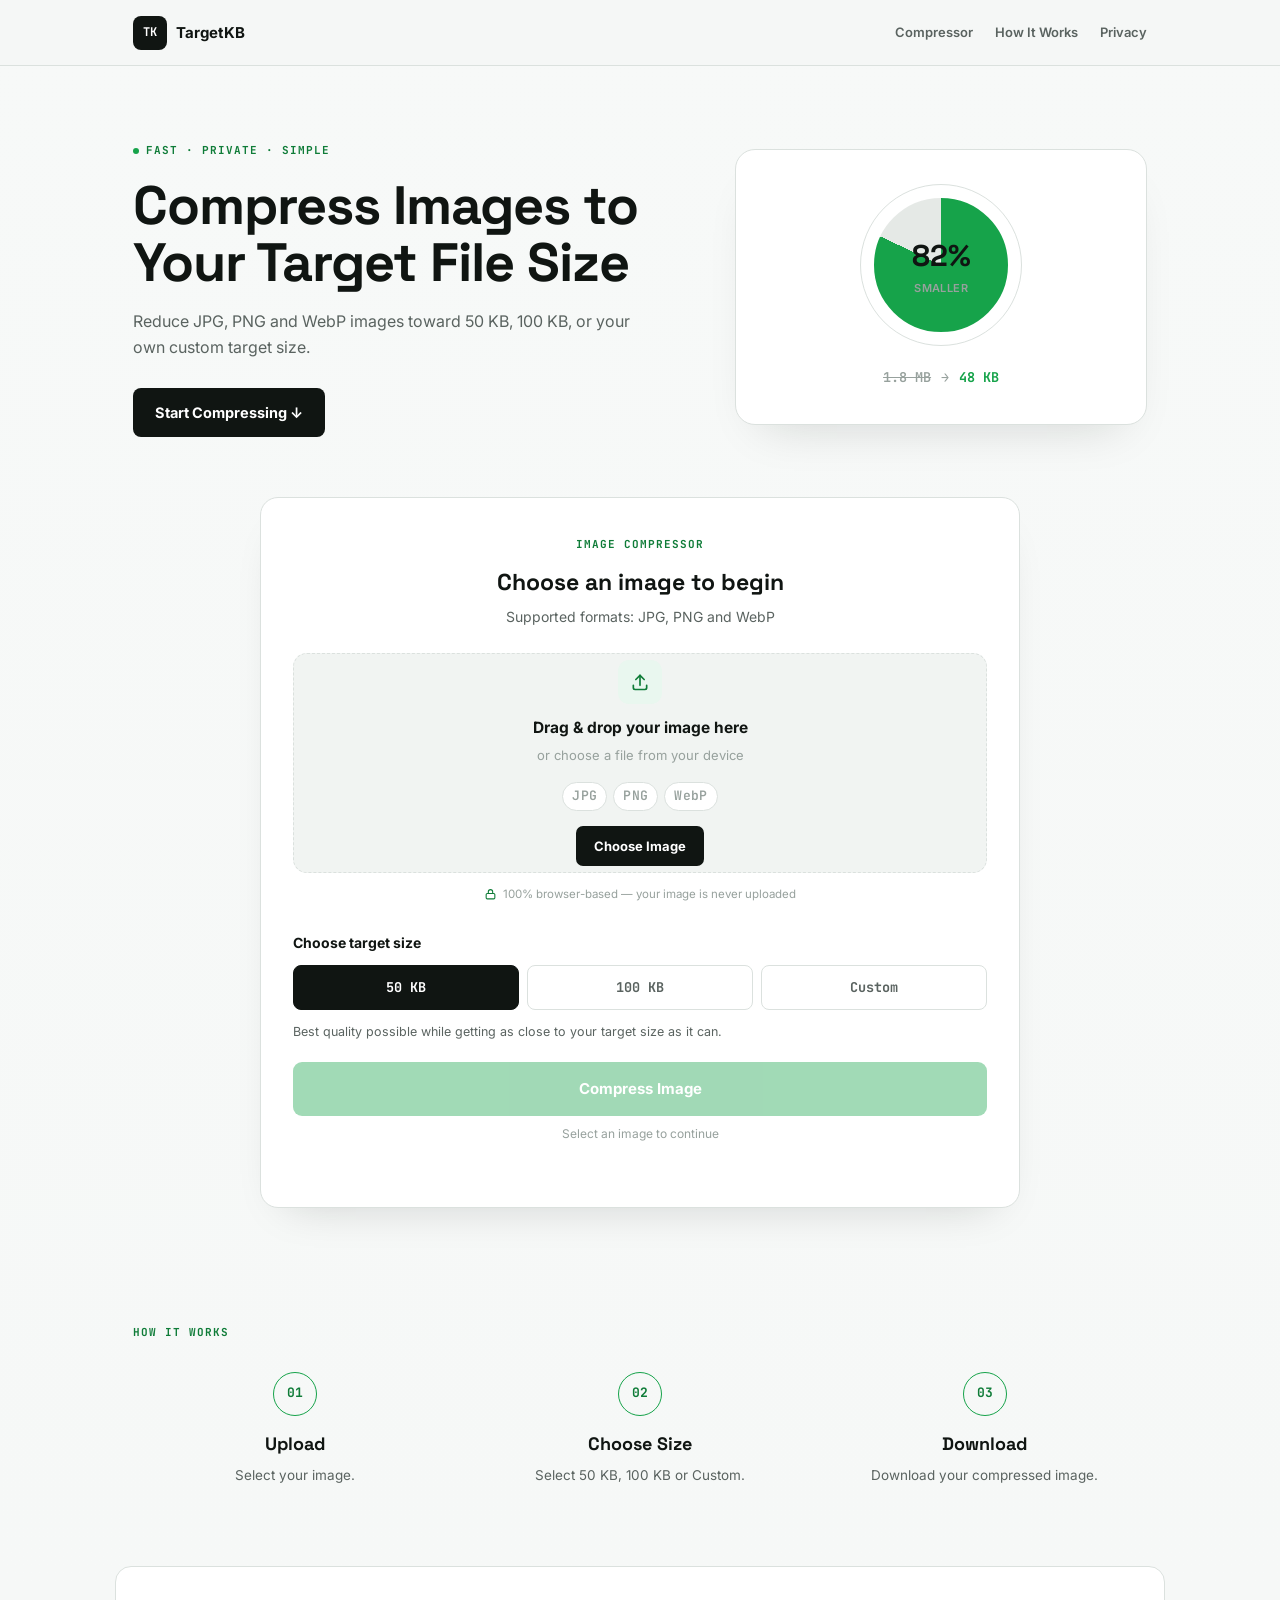
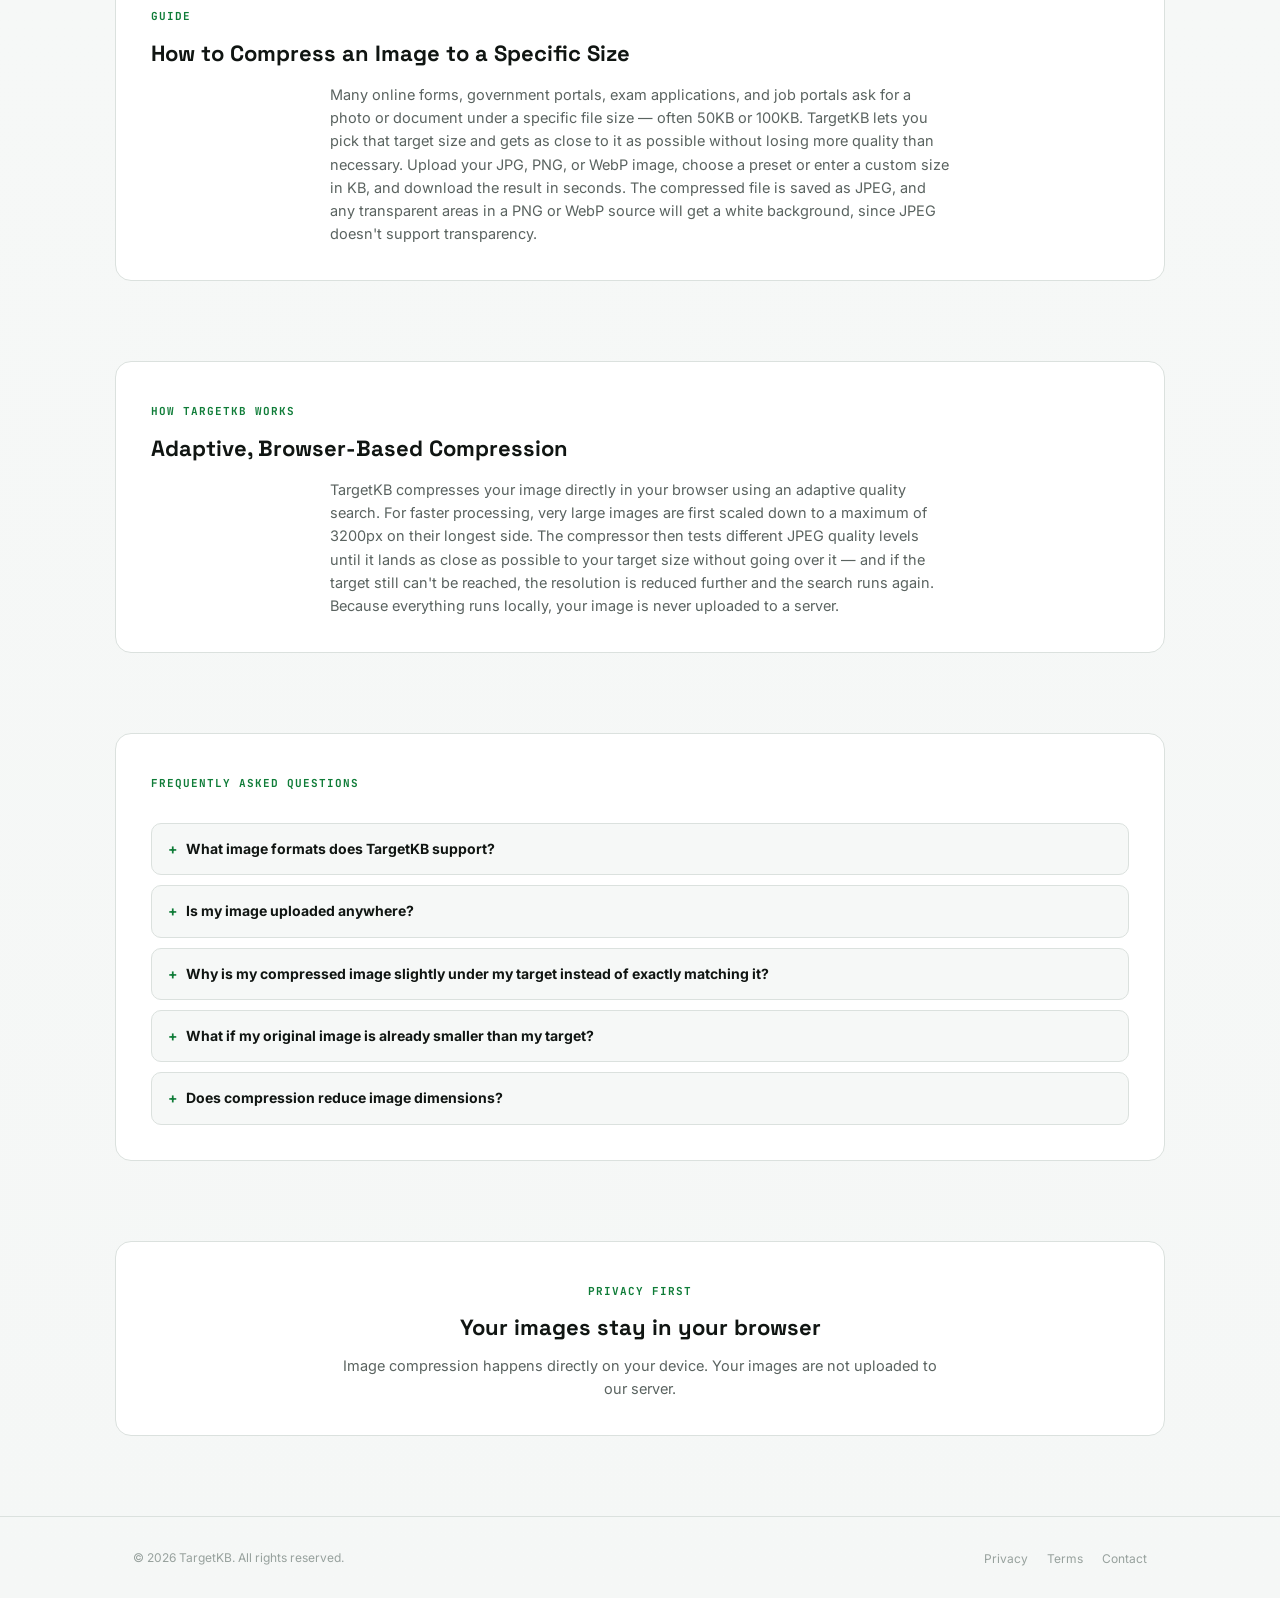
==== commit dbff6391: "Update index.html" ====
--- a/index.html
+++ b/index.html
@@ -7,7 +7,7 @@
   <title>TargetKB – Compress Images to Your Target File Size</title>
   <meta
     name="description"
-    content="Compress images to your target file size with TargetKB. Reduce JPG, PNG and WebP images to 50KB, 100KB, 200KB and custom sizes. Fast, simple and browser-based."
+    content="Compress images to your target file size with TargetKB. Reduce JPG, PNG and WebP images to 50KB, 100KB or a custom target size. Fast, simple and browser-based."
   >
 
   <link rel="icon" type="image/svg+xml" href="data:image/svg+xml,%3Csvg xmlns='http://www.w3.org/2000/svg' viewBox='0 0 100 100'%3E%3Crect width='100' height='100' rx='22' fill='%23101512'/%3E%3Ctext x='50' y='67' font-family='monospace' font-size='42' font-weight='700' fill='%2316a34a' text-anchor='middle'%3ETK%3C/text%3E%3C/svg%3E">
@@ -88,7 +88,7 @@
 
       <!-- UPLOAD AREA -->
 
-      <div class="upload-box" id="uploadBox">
+      <div class="upload-box" id="uploadBox" role="button" tabindex="0" aria-label="Choose or drop an image to upload">
 
         <div id="uploadInitial">
 
@@ -380,11 +380,13 @@
     <p>
       Many online forms, government portals, exam applications, and job
       portals ask for a photo or document under a specific file size —
-      often 50KB, 100KB, or 200KB. TargetKB lets you pick that exact
-      target and get as close to it as possible without losing more
-      quality than necessary. Upload your JPG, PNG, or WebP image,
-      choose a preset or enter a custom size in KB, and download the
-      result in seconds.
+      often 50KB or 100KB. TargetKB lets you pick that target size and
+      gets as close to it as possible without losing more quality than
+      necessary. Upload your JPG, PNG, or WebP image, choose a preset or
+      enter a custom size in KB, and download the result in seconds.
+      The compressed file is saved as JPEG, and any transparent areas
+      in a PNG or WebP source will get a white background, since JPEG
+      doesn't support transparency.
     </p>
 
   </div>
@@ -402,11 +404,14 @@
 
     <p>
       TargetKB compresses your image directly in your browser using an
-      adaptive quality search: it tests different JPEG quality levels
-      until it lands as close as possible to your target size, and only
-      reduces resolution if the target can't be reached through quality
-      adjustment alone. Because everything runs locally, your image is
-      never uploaded to a server.
+      adaptive quality search. For faster processing, very large images
+      are first scaled down to a maximum of 3200px on their longest
+      side. The compressor then tests different JPEG quality levels
+      until it lands as close as possible to your target size without
+      going over it — and if
+      the target still can't be reached, the resolution is reduced
+      further and the search runs again. Because everything runs
+      locally, your image is never uploaded to a server.
     </p>
 
   </div>
@@ -444,7 +449,7 @@
 
       <details>
         <summary>Does compression reduce image dimensions?</summary>
-        <p>Only if quality reduction alone can't reach the target size. Otherwise, the original dimensions are kept.</p>
+        <p>Very large images are first scaled down to a maximum of 3200px on their longest side for faster processing. If the target size still can't be reached, the resolution may be reduced further.</p>
       </details>
 
     </div>
@@ -489,7 +494,7 @@
 </footer>
 
 
-<script src="script.js?v=10"></script>
+<script src="script.js?v=14"></script>
 
 </body>
 </html>
--- a/style.css
+++ b/style.css
@@ -405,6 +405,7 @@
 
 .choose-button,
 .change-button {
+  display: inline-block;
   margin-top: 15px;
   padding: 10px 18px;
   border: 0;
@@ -466,6 +467,9 @@
   color: var(--soft);
   font-family: "JetBrains Mono", monospace;
   font-size: 12.5px;
+  overflow: hidden;
+  text-overflow: ellipsis;
+  white-space: nowrap;
 }
 
 .upload-selected .change-button {
@@ -867,6 +871,48 @@
   font-size: 14.5px;
 }
 
+.faq-list {
+  display: flex;
+  flex-direction: column;
+  gap: 10px;
+}
+
+.faq-list details {
+  padding: 14px 16px;
+  border: 1px solid var(--border);
+  border-radius: 10px;
+  background: #f6f8f7;
+}
+
+.faq-list summary {
+  cursor: pointer;
+  font-weight: 700;
+  font-size: 14px;
+  list-style: none;
+}
+
+.faq-list summary::-webkit-details-marker {
+  display: none;
+}
+
+.faq-list summary::before {
+  content: "+";
+  display: inline-block;
+  margin-right: 8px;
+  color: var(--accent-dark);
+  font-weight: 700;
+}
+
+.faq-list details[open] summary::before {
+  content: "–";
+}
+
+.faq-list details p {
+  margin-top: 8px;
+  color: var(--soft);
+  font-size: 13.5px;
+}
+
 
 /* FOOTER */
 
